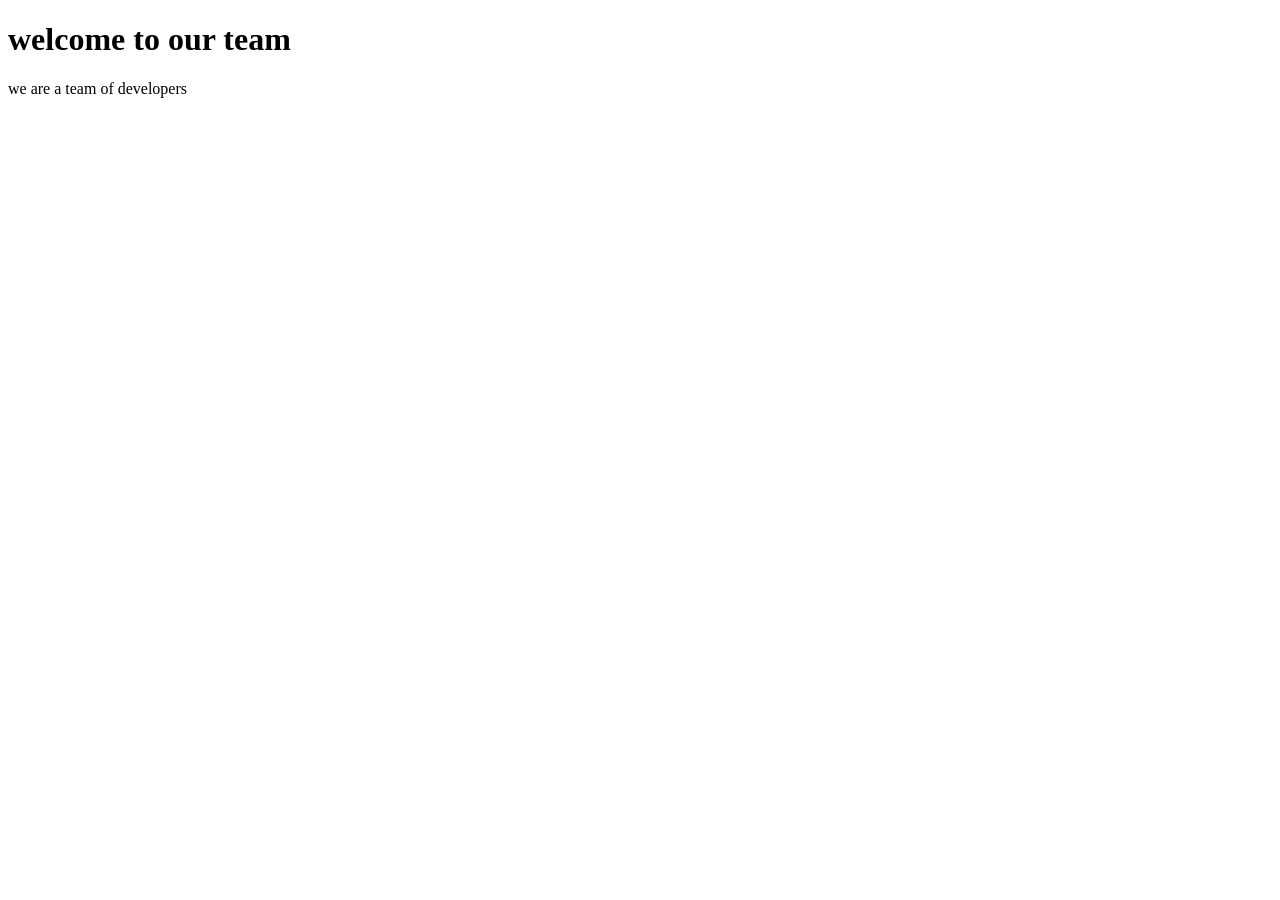
==== index.html @ 91db1b79 "set up project structure" ====
<!DOCTYPE html>
<html lang="en">
<head>
    <meta charset="UTF-8">
    <meta name="viewport" content="width=device-width, initial-scale=1.0">
    <title>welcome to our team</title>
</head>
<body>
    <h1>welcome to our team</h1>
    <p>we are a team of developers</p>
</body>
</html>
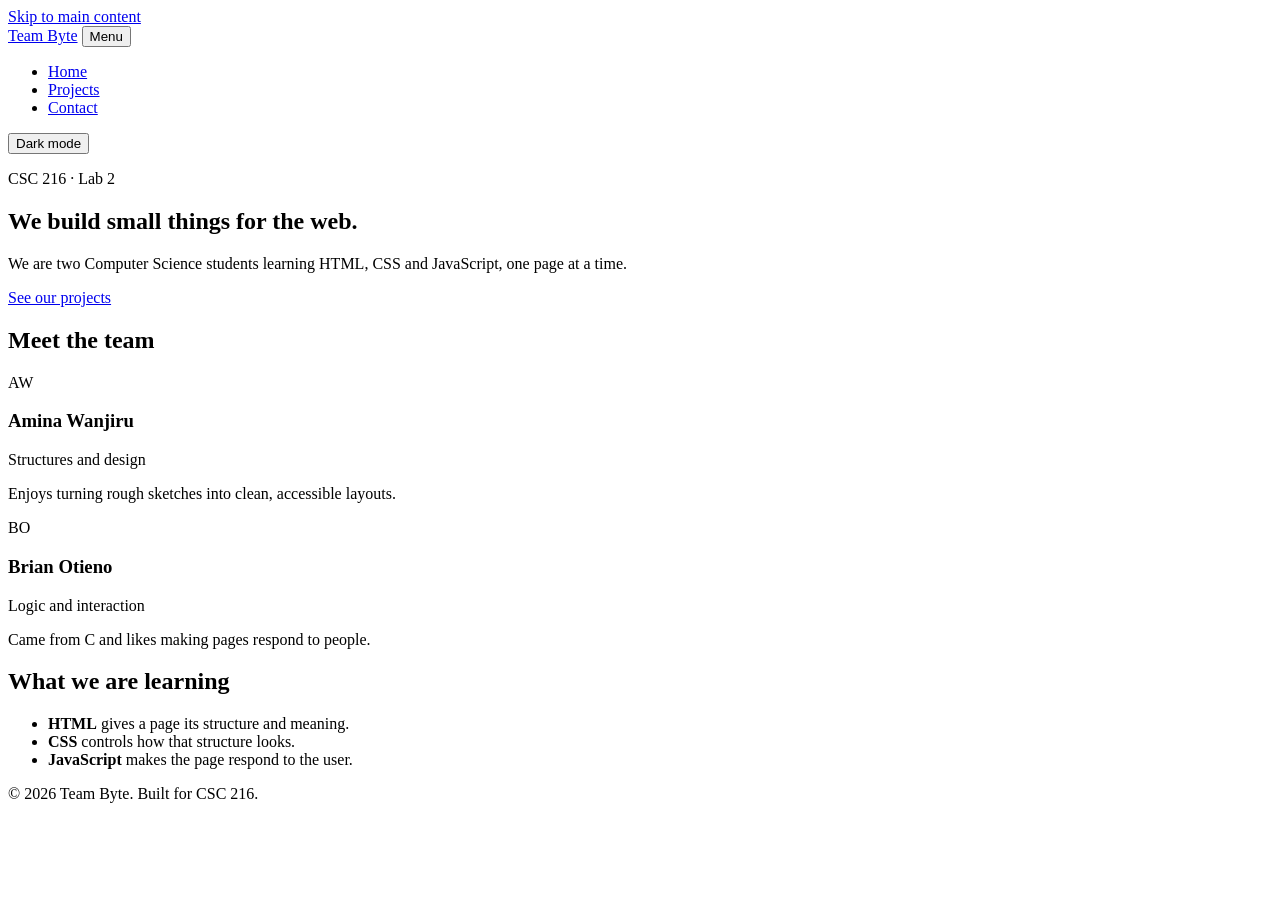
==== commit fff45705: "Add home page structure Co-authored-by:deno-karis <jk43863185@gmail.com>" ====
--- a/index.html
+++ b/index.html
@@ -1,12 +1,73 @@
 <!DOCTYPE html>
 <html lang="en">
 <head>
-    <meta charset="UTF-8">
-    <meta name="viewport" content="width=device-width, initial-scale=1.0">
-    <title>welcome to our team</title>
+  <meta charset="UTF-8">
+  <meta name="viewport" content="width=device-width, initial-scale=1.0">
+  <meta name="description" content="Team Byte: a CSC 216 web development pair.">
+  <title>Home | Team Byte</title>
+  <link rel="stylesheet" href="css/styles.css">
+  <script src="js/script.js" defer></script>
 </head>
 <body>
-    <h1>welcome to our team</h1>
-    <p>we are a team of developers</p>
+  <a class="skip-link" href="#main">Skip to main content</a>
+
+  <header class="site-header">
+    <div class="container header-inner">
+      <a class="logo" href="index.html">Team Byte</a>
+      <button class="nav-toggle" type="button" aria-expanded="false" aria-controls="site-nav">Menu</button>
+      <nav id="site-nav" class="site-nav" aria-label="Main">
+        <ul>
+          <li><a href="index.html" aria-current="page">Home</a></li>
+          <li><a href="projects.html">Projects</a></li>
+          <li><a href="contact.html">Contact</a></li>
+        </ul>
+      </nav>
+      <button class="theme-toggle" type="button" aria-pressed="false">Dark mode</button>
+    </div>
+  </header>
+
+  <main id="main">
+    <section class="hero">
+      <div class="container">
+        <p class="eyebrow">CSC 216 · Lab 2</p>
+        <h1>We build small things for the web.</h1>
+        <p class="lead">We are two Computer Science students learning HTML, CSS and JavaScript, one page at a time.</p>
+        <a class="button" href="projects.html">See our projects</a>
+      </div>
+    </section>
+
+    <section class="container section" aria-labelledby="team-heading">
+      <h2 id="team-heading">Meet the team</h2>
+      <div class="team-grid">
+        <article class="card">
+          <div class="avatar" aria-hidden="true">AW</div>
+          <h3>Amina Wanjiru</h3>
+          <p class="role">Structures and design</p>
+          <p>Enjoys turning rough sketches into clean, accessible layouts.</p>
+        </article>
+        <article class="card">
+          <div class="avatar" aria-hidden="true">BO</div>
+          <h3>Brian Otieno</h3>
+          <p class="role">Logic and interaction</p>
+          <p>Came from C and likes making pages respond to people.</p>
+        </article>
+      </div>
+    </section>
+
+    <section class="container section" aria-labelledby="learning-heading">
+      <h2 id="learning-heading">What we are learning</h2>
+      <ul class="skill-list">
+        <li><strong>HTML</strong> gives a page its structure and meaning.</li>
+        <li><strong>CSS</strong> controls how that structure looks.</li>
+        <li><strong>JavaScript</strong> makes the page respond to the user.</li>
+      </ul>
+    </section>
+  </main>
+
+  <footer class="site-footer">
+    <div class="container">
+      <p>© <span id="year">2026</span> Team Byte. Built for CSC 216.</p>
+    </div>
+  </footer>
 </body>
-</html>+</html>
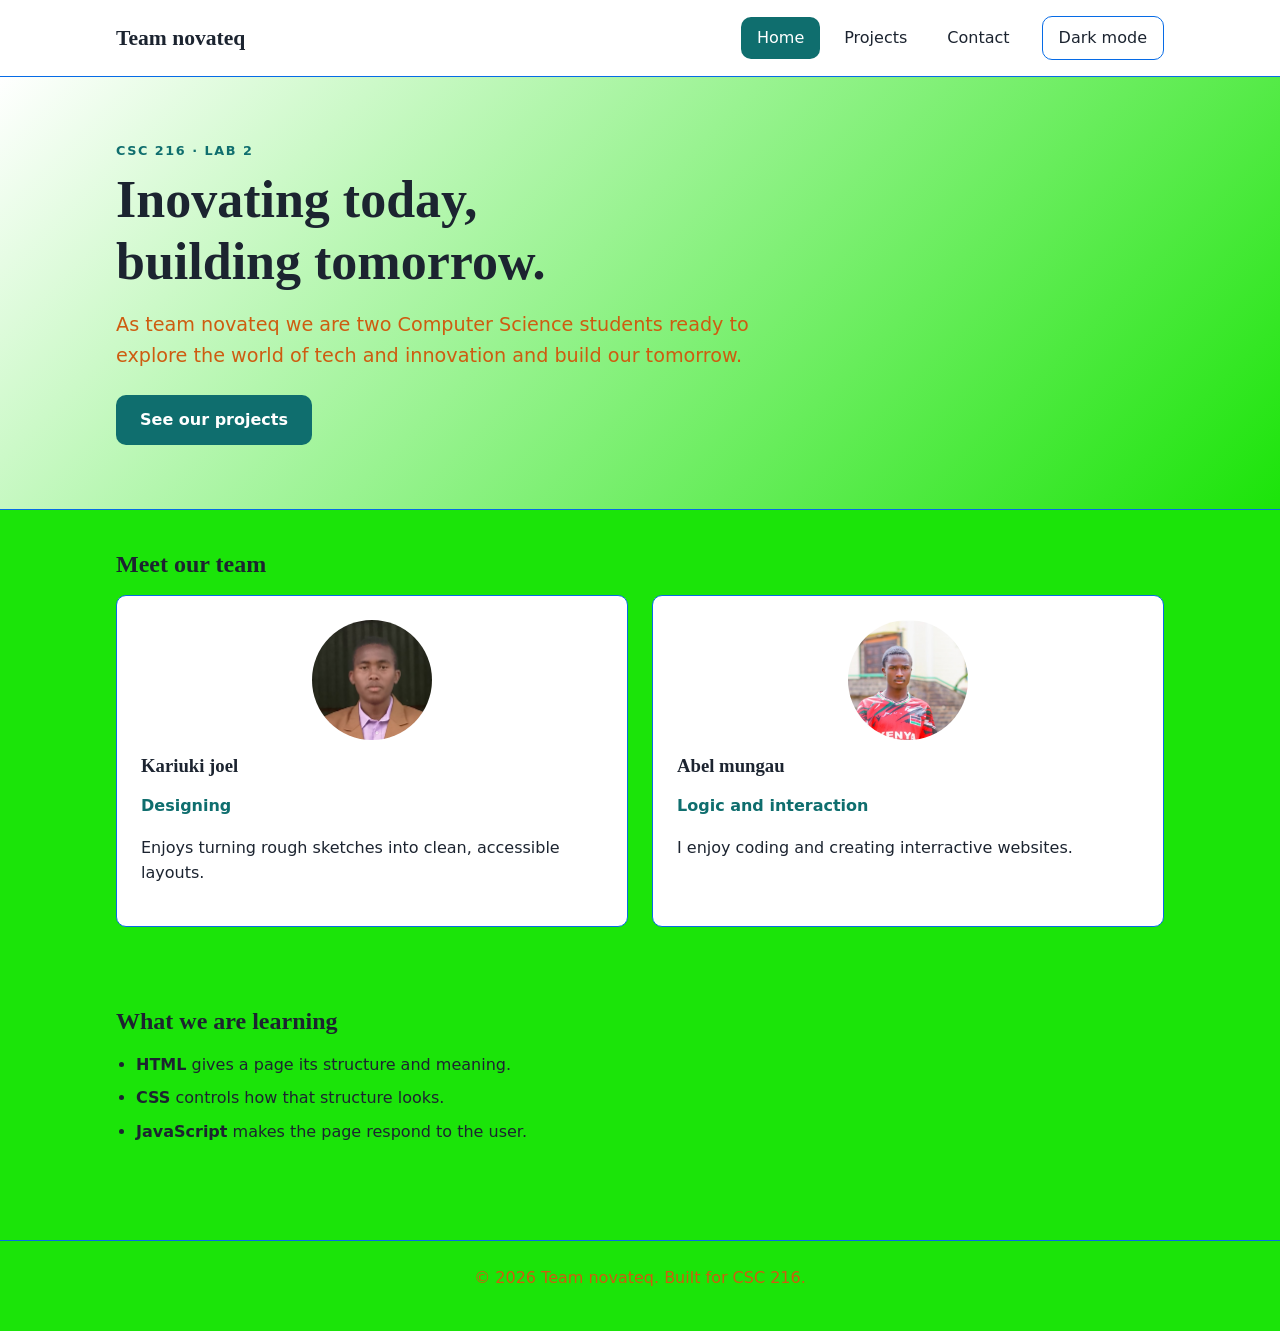
==== commit 361ea7f0: "Update team website" ====
--- a/index.html
+++ b/index.html
@@ -3,9 +3,9 @@
 <head>
   <meta charset="UTF-8">
   <meta name="viewport" content="width=device-width, initial-scale=1.0">
-  <meta name="description" content="Team Byte: a CSC 216 web development pair.">
-  <title>Home | Team Byte</title>
-  <link rel="stylesheet" href="css/styles.css">
+  <meta name="description" content="Team novateq is a team of computer science student ready to explore the world of tech and innovation: a CSC 216 web development pair.">
+  <title>Home | Team novateq</title>
+  <link rel="stylesheet" href="css/style.css">
   <script src="js/script.js" defer></script>
 </head>
 <body>
@@ -13,7 +13,7 @@
 
   <header class="site-header">
     <div class="container header-inner">
-      <a class="logo" href="index.html">Team Byte</a>
+      <a class="logo" href="index.html">Team novateq</a>
       <button class="nav-toggle" type="button" aria-expanded="false" aria-controls="site-nav">Menu</button>
       <nav id="site-nav" class="site-nav" aria-label="Main">
         <ul>
@@ -30,26 +30,32 @@
     <section class="hero">
       <div class="container">
         <p class="eyebrow">CSC 216 · Lab 2</p>
-        <h1>We build small things for the web.</h1>
-        <p class="lead">We are two Computer Science students learning HTML, CSS and JavaScript, one page at a time.</p>
+        <h1>Inovating today, building tomorrow.</h1>
+        <p class="lead">As team novateq we are two Computer Science students ready to explore the world of tech and innovation and build our tomorrow.</p>
         <a class="button" href="projects.html">See our projects</a>
       </div>
     </section>
 
     <section class="container section" aria-labelledby="team-heading">
-      <h2 id="team-heading">Meet the team</h2>
+      <h2 id="team-heading">Meet our  team</h2>
       <div class="team-grid">
+        <!-- First team member -->
         <article class="card">
-          <div class="avatar" aria-hidden="true">AW</div>
-          <h3>Amina Wanjiru</h3>
-          <p class="role">Structures and design</p>
+          <img src="images/member1.jpg.jpeg"
+           alt="Passport photo of First Member"
+           class="profile-photo">
+          <h3>Kariuki joel</h3>
+          <p class="role">Designing</p>
           <p>Enjoys turning rough sketches into clean, accessible layouts.</p>
         </article>
+        <!--second team member-->
         <article class="card">
-          <div class="avatar" aria-hidden="true">BO</div>
-          <h3>Brian Otieno</h3>
+              <img src="images/member2.jpg.jpeg"
+           alt="Passport photo of Second Member"
+           class="profile-photo">
+          <h3>Abel mungau</h3>
           <p class="role">Logic and interaction</p>
-          <p>Came from C and likes making pages respond to people.</p>
+          <p> I enjoy coding and creating interractive websites.</p>
         </article>
       </div>
     </section>
@@ -66,7 +72,7 @@
 
   <footer class="site-footer">
     <div class="container">
-      <p>© <span id="year">2026</span> Team Byte. Built for CSC 216.</p>
+      <p>© <span id="year">2026</span> Team novateq. Built for CSC 216.</p>
     </div>
   </footer>
 </body>
--- a/css/style.css
+++ b/css/style.css
@@ -0,0 +1,425 @@
+/* =====================================================
+   Team novateq stylesheet (CSC 216, Lab 2)
+   One file styles every page on the site.
+   ===================================================== */
+
+/* ---------- 1. Design tokens ---------- */
+:root {
+  --color-bg: #1be409;
+  --color-surface: #ffffff;
+  --color-text: #1c2430;
+  --color-muted: #ce5c10;
+  --color-primary: #0f6e6e;
+  --color-primary-dark: #0a5050;
+  --color-on-primary: #ffffff;
+  --color-border: #066be6;
+  --color-error: #b3261e;
+  --color-success: #1e7b3a;
+
+  --font-body: system-ui, -apple-system, "Segoe UI", Roboto, Arial, sans-serif;
+  --font-heading: Georgia, "Times New Roman", serif;
+
+  --space-1: 0.5rem;
+  --space-2: 1rem;
+  --space-3: 1.5rem;
+  --space-4: 2.5rem;
+  --space-5: 4rem;
+
+  --radius: 10px;
+  --max-width: 1080px;
+}
+
+body.dark {
+  --color-bg: #11161d;
+  --color-surface: #1a212b;
+  --color-text: #e7ebf0;
+  --color-muted: #1bbcd8;
+  --color-primary: #4fc1c1;
+  --color-primary-dark: #83d8d8;
+  --color-on-primary: #0b1f1f;
+  --color-border: #891ca5;
+  --color-error: #ff8a80;
+  --color-success: #7ddc97;
+  color-scheme: dark;
+}
+/* ---------- 2. Base and reset ---------- */
+*,
+*::before,
+*::after {
+  box-sizing: border-box;
+}
+
+body {
+  margin: 0;
+  font-family: var(--font-body);
+  font-size: 1rem;
+  line-height: 1.6;
+  color: var(--color-text);
+  background-color: var(--color-bg);
+  transition: background-color 0.3s ease, color 0.3s ease;
+}
+
+h1,
+h2,
+h3 {
+  font-family: var(--font-heading);
+  line-height: 1.2;
+  margin: 0 0 var(--space-2);
+}
+
+p {
+  margin: 0 0 var(--space-2);
+}
+
+a {
+  color: var(--color-primary);
+}
+
+a:hover {
+  color: var(--color-primary-dark);
+}
+
+img {
+  max-width: 100%;
+  display: block;
+}
+
+:focus-visible {
+  outline: 3px solid var(--color-primary);
+  outline-offset: 3px;
+}
+/* ---------- 3. Layout helpers ---------- */
+.container {
+  width: 100%;
+  max-width: var(--max-width);
+  margin-inline: auto;
+  padding-inline: var(--space-2);
+}
+
+.section {
+  padding-block: var(--space-4);
+}
+
+.skip-link {
+  position: absolute;
+  top: -4rem;
+  left: var(--space-2);
+  z-index: 100;
+  padding: var(--space-1) var(--space-2);
+  border-radius: var(--radius);
+  background-color: var(--color-primary);
+  color: var(--color-on-primary);
+}
+
+.skip-link:focus {
+  top: var(--space-2);
+}
+/* ---------- 4. Header and navigation ---------- */
+.site-header {
+  position: sticky;
+  top: 0;
+  z-index: 10;
+  background-color: var(--color-surface);
+  border-bottom: 1px solid var(--color-border);
+}
+
+.header-inner {
+  display: flex;
+  flex-wrap: wrap;
+  align-items: center;
+  gap: var(--space-2);
+  padding-block: var(--space-2);
+}
+
+.logo {
+  margin-right: auto;
+  font-family: var(--font-heading);
+  font-size: 1.35rem;
+  font-weight: 700;
+  color: var(--color-text);
+  text-decoration: none;
+}
+
+.site-nav ul {
+  display: flex;
+  gap: var(--space-1);
+  margin: 0;
+  padding: 0;
+  list-style: none;
+}
+
+.site-nav a {
+  display: block;
+  padding: var(--space-1) var(--space-2);
+  border-radius: var(--radius);
+  color: var(--color-text);
+  font-weight: 500;
+  text-decoration: none;
+}
+
+.site-nav a:hover {
+  background-color: var(--color-bg);
+}
+
+.site-nav a[aria-current="page"] {
+  background-color: var(--color-primary);
+  color: var(--color-on-primary);
+}
+
+.nav-toggle,
+.theme-toggle {
+  padding: var(--space-1) var(--space-2);
+  border: 1px solid var(--color-border);
+  border-radius: var(--radius);
+  background-color: transparent;
+  color: var(--color-text);
+  font: inherit;
+  cursor: pointer;
+}
+
+.theme-toggle[aria-pressed="true"] {
+  border-color: var(--color-primary);
+  color: var(--color-primary);
+}
+
+.nav-toggle {
+  display: none;
+}
+/* ---------- 5. Buttons and hero ---------- */
+.button {
+  display: inline-block;
+  padding: 0.75rem 1.5rem;
+  border: none;
+  border-radius: var(--radius);
+  background-color: var(--color-primary);
+  color: var(--color-on-primary);
+  font: inherit;
+  font-weight: 600;
+  text-decoration: none;
+  cursor: pointer;
+  transition: background-color 0.2s ease, transform 0.2s ease;
+}
+
+.button:hover {
+  background-color: var(--color-primary-dark);
+  color: var(--color-on-primary);
+  transform: translateY(-2px);
+}
+
+.hero {
+  padding-block: var(--space-5);
+  background: linear-gradient(135deg, var(--color-surface), var(--color-bg));
+  border-bottom: 1px solid var(--color-border);
+}
+
+.hero h1 {
+  max-width: 18ch;
+  font-size: clamp(2rem, 5vw, 3.25rem);
+}
+
+.eyebrow {
+  margin-bottom: var(--space-1);
+  color: var(--color-primary);
+  font-size: 0.8rem;
+  font-weight: 700;
+  letter-spacing: 0.12em;
+  text-transform: uppercase;
+}
+
+.lead {
+  max-width: 55ch;
+  margin-bottom: var(--space-3);
+  color: var(--color-muted);
+  font-size: 1.2rem;
+}
+
+.page-header {
+  padding-block: var(--space-4) var(--space-2);
+}
+/* ---------- 6. Cards and grids ---------- */
+.team-grid,
+.project-grid {
+  display: grid;
+  grid-template-columns: repeat(auto-fit, minmax(260px, 1fr));
+  gap: var(--space-3);
+}
+
+.card {
+  padding: var(--space-3);
+  border: 1px solid var(--color-border);
+  border-radius: var(--radius);
+  background-color: var(--color-surface);
+}
+
+.avatar {
+  display: grid;
+  place-items: center;
+  width: 64px;
+  height: 64px;
+  margin-bottom: var(--space-2);
+  border-radius: 50%;
+  background-color: var(--color-primary);
+  color: var(--color-on-primary);
+  font-size: 1.25rem;
+  font-weight: 700;
+}
+
+.role {
+  color: var(--color-primary);
+  font-weight: 600;
+}
+
+.skill-list {
+  padding-left: 1.25rem;
+}
+
+.skill-list li {
+  margin-bottom: var(--space-1);
+}
+/* ---------- 7. Projects page ---------- */
+.filters {
+  display: flex;
+  flex-wrap: wrap;
+  gap: var(--space-1);
+  margin-bottom: var(--space-2);
+}
+
+.filter-btn {
+  padding: 0.4rem 1rem;
+  border: 1px solid var(--color-border);
+  border-radius: 999px;
+  background-color: var(--color-surface);
+  color: var(--color-text);
+  font: inherit;
+  cursor: pointer;
+}
+
+.filter-btn[aria-pressed="true"] {
+  border-color: var(--color-primary);
+  background-color: var(--color-primary);
+  color: var(--color-on-primary);
+}
+
+.project-count {
+  color: var(--color-muted);
+}
+
+.tag {
+  display: inline-block;
+  margin-bottom: var(--space-1);
+  color: var(--color-primary);
+  font-size: 0.75rem;
+  font-weight: 700;
+  letter-spacing: 0.06em;
+  text-transform: uppercase;
+}
+
+/* ---------- 8. Contact form ---------- */
+.contact-form {
+  max-width: 560px;
+  padding-bottom: var(--space-4);
+}
+
+.field {
+  margin-bottom: var(--space-3);
+}
+
+label {
+  display: block;
+  margin-bottom: 0.35rem;
+  font-weight: 600;
+}
+
+input,
+select,
+textarea {
+  width: 100%;
+  padding: 0.65rem 0.8rem;
+  border: 1px solid var(--color-border);
+  border-radius: var(--radius);
+  background-color: var(--color-surface);
+  color: var(--color-text);
+  font: inherit;
+}
+
+input:focus,
+select:focus,
+textarea:focus {
+  border-color: var(--color-primary);
+}
+
+input[aria-invalid="true"],
+textarea[aria-invalid="true"] {
+  border-color: var(--color-error);
+}
+
+.hint,
+.error {
+  margin: 0.35rem 0 0;
+  font-size: 0.9rem;
+}
+
+.hint {
+  color: var(--color-muted);
+}
+
+.error {
+  min-height: 1.4em;
+  color: var(--color-error);
+}
+
+.form-status {
+  margin-top: var(--space-2);
+  color: var(--color-success);
+  font-weight: 600;
+}
+/* ---------- 9. Footer ---------- */
+.site-footer {
+  margin-top: var(--space-4);
+  padding-block: var(--space-3);
+  border-top: 1px solid var(--color-border);
+  color: var(--color-muted);
+  text-align: center;
+}
+
+/* ---------- 10. Small screens ---------- */
+@media (max-width: 700px) {
+  .nav-toggle {
+    display: inline-block;
+  }
+
+  .site-nav {
+    display: none;
+    order: 3;
+    width: 100%;
+  }
+
+  .site-nav.open {
+    display: block;
+  }
+
+  .site-nav ul {
+    flex-direction: column;
+  }
+
+  .section {
+    padding-block: var(--space-3);
+  }
+}
+
+/* ---------- 11. Respect reduced-motion preferences ---------- */
+@media (prefers-reduced-motion: reduce) {
+  *,
+  *::before,
+  *::after {
+    transition: none !important;
+  }
+}
+.profile-photo {
+  width: 120px;
+  height: 120px;
+  object-fit: cover;
+  border-radius: 50%;
+  display: block;
+  margin: 0 auto 15px;
+}
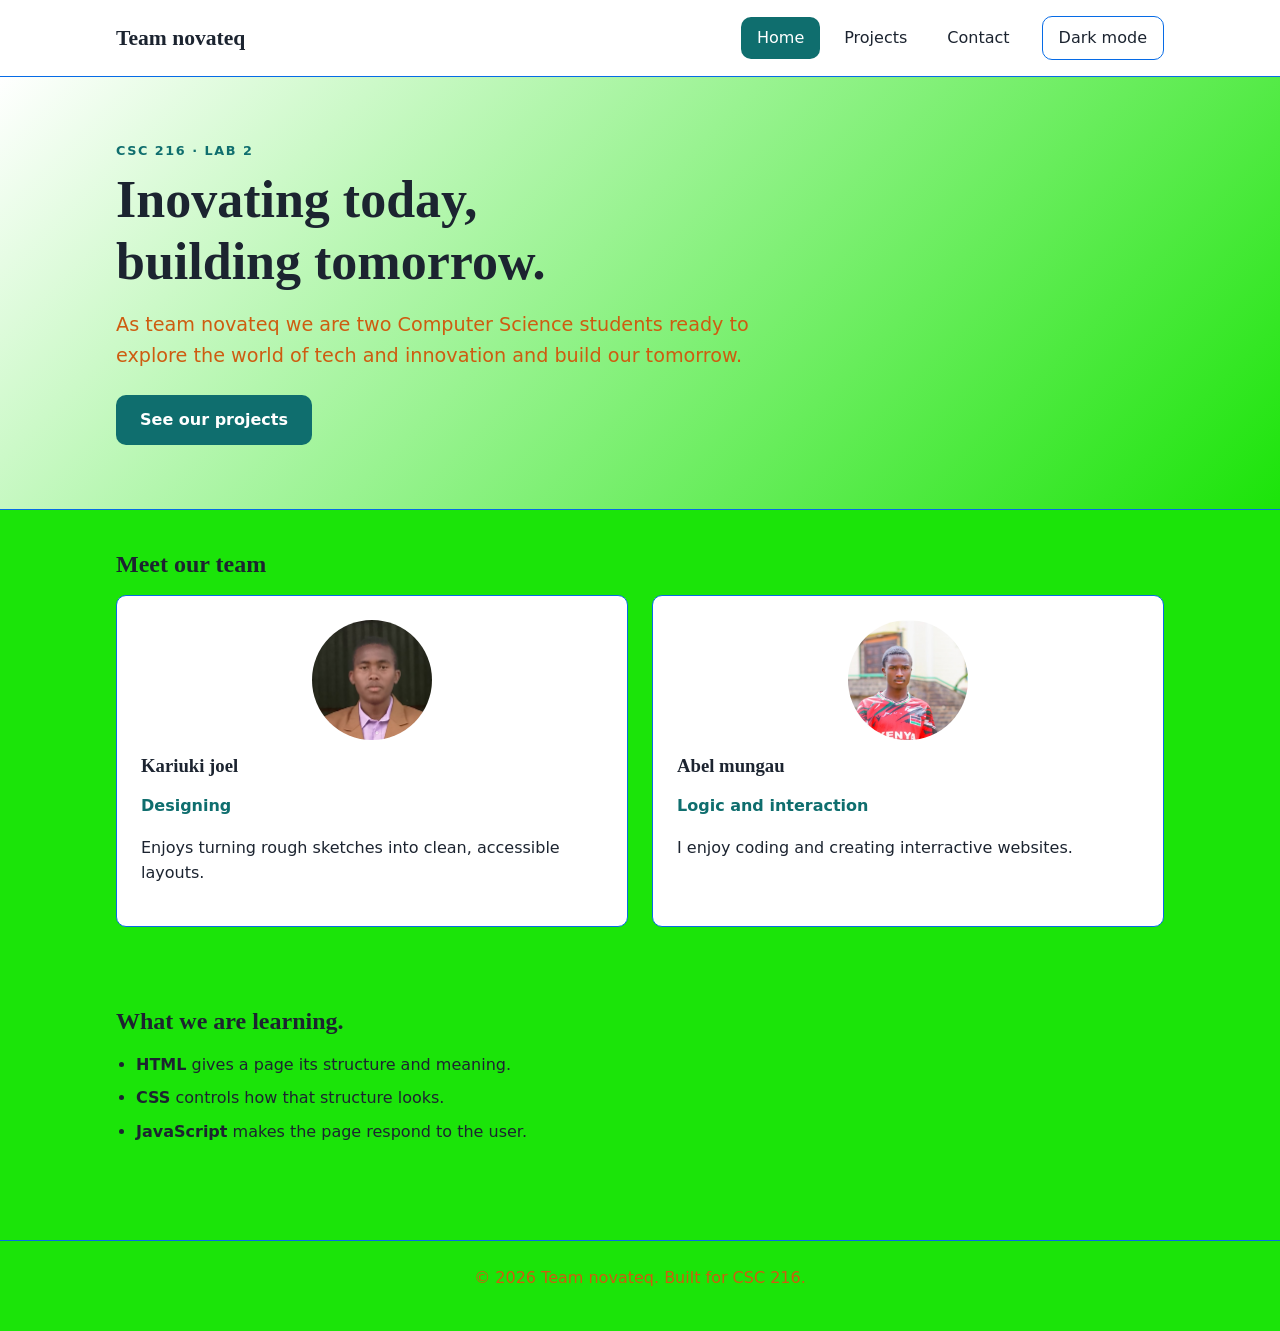
==== commit e14ec3fa: "add profile picture co-authored-by:mungau31 <abelmungau31@gmail.com>" ====
--- a/index.html
+++ b/index.html
@@ -61,7 +61,7 @@
     </section>
 
     <section class="container section" aria-labelledby="learning-heading">
-      <h2 id="learning-heading">What we are learning</h2>
+      <h2 id="learning-heading">What we are learning.</h2>
       <ul class="skill-list">
         <li><strong>HTML</strong> gives a page its structure and meaning.</li>
         <li><strong>CSS</strong> controls how that structure looks.</li>
--- a/css/style.css
+++ b/css/style.css
@@ -121,6 +121,7 @@
   z-index: 10;
   background-color: var(--color-surface);
   border-bottom: 1px solid var(--color-border);
+  
 }
 
 .header-inner {
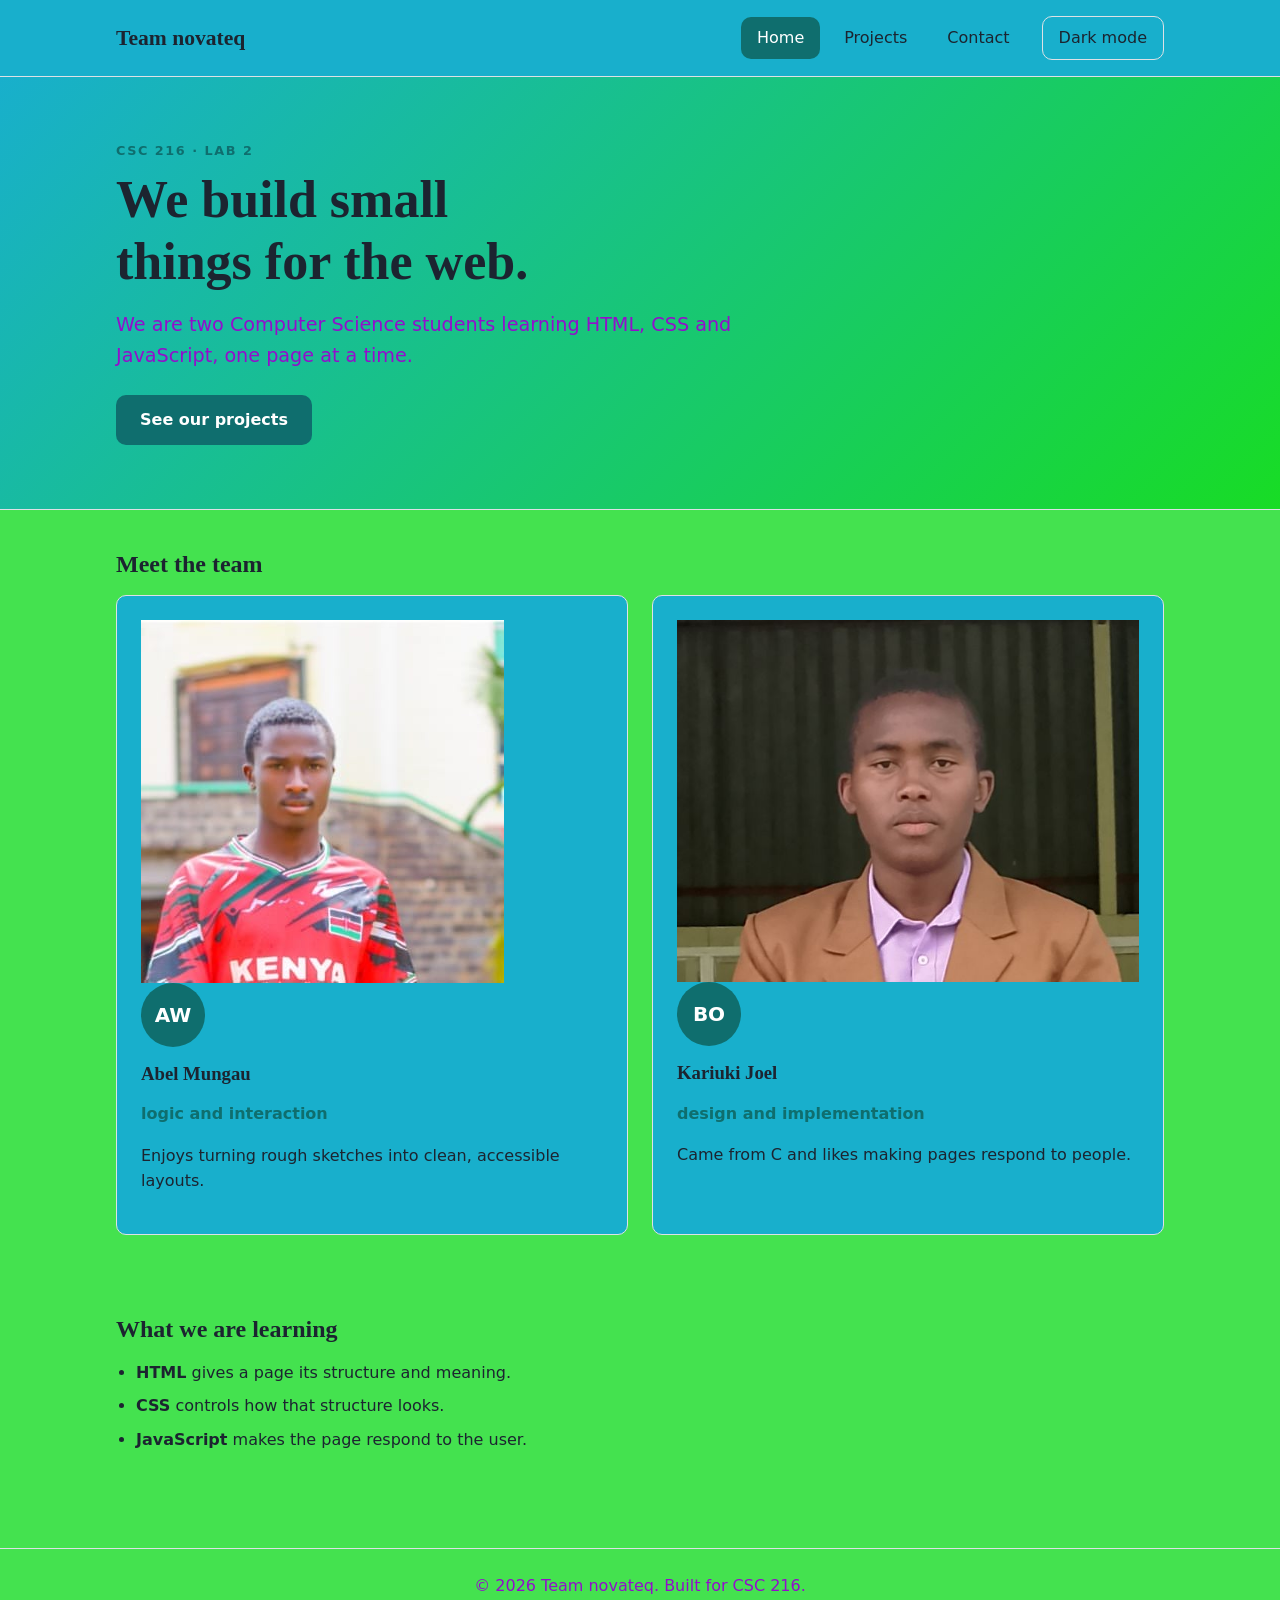
==== commit 2af78400: "Upate website" ====
--- a/index.html
+++ b/index.html
@@ -3,7 +3,7 @@
 <head>
   <meta charset="UTF-8">
   <meta name="viewport" content="width=device-width, initial-scale=1.0">
-  <meta name="description" content="Team novateq is a team of computer science student ready to explore the world of tech and innovation: a CSC 216 web development pair.">
+  <meta name="description" content="Team novateq: a CSC 216 web development pair.">
   <title>Home | Team novateq</title>
   <link rel="stylesheet" href="css/style.css">
   <script src="js/script.js" defer></script>
@@ -30,38 +30,34 @@
     <section class="hero">
       <div class="container">
         <p class="eyebrow">CSC 216 · Lab 2</p>
-        <h1>Inovating today, building tomorrow.</h1>
-        <p class="lead">As team novateq we are two Computer Science students ready to explore the world of tech and innovation and build our tomorrow.</p>
+        <h1>We build small things for the web.</h1>
+        <p class="lead">We are two Computer Science students learning HTML, CSS and JavaScript, one page at a time.</p>
         <a class="button" href="projects.html">See our projects</a>
       </div>
     </section>
 
     <section class="container section" aria-labelledby="team-heading">
-      <h2 id="team-heading">Meet our  team</h2>
+      <h2 id="team-heading">Meet the team</h2>
       <div class="team-grid">
-        <!-- First team member -->
         <article class="card">
-          <img src="images/member1.jpg.jpeg"
-           alt="Passport photo of First Member"
-           class="profile-photo">
-          <h3>Kariuki joel</h3>
-          <p class="role">Designing</p>
+          <img src="images/member1.jpeg" alt="Abel Mungau">
+          <div class="avatar" aria-hidden="true">AW</div>
+          <h3>Abel Mungau</h3>
+          <p class="role">logic and interaction</p>
           <p>Enjoys turning rough sketches into clean, accessible layouts.</p>
         </article>
-        <!--second team member-->
         <article class="card">
-              <img src="images/member2.jpg.jpeg"
-           alt="Passport photo of Second Member"
-           class="profile-photo">
-          <h3>Abel mungau</h3>
-          <p class="role">Logic and interaction</p>
-          <p> I enjoy coding and creating interractive websites.</p>
+          <img src="images/member2.jpeg" alt="Kariuki joel">
+          <div class="avatar" aria-hidden="true">BO</div>
+          <h3>Kariuki Joel</h3>
+          <p class="role">design and implementation</p>
+          <p>Came from C and likes making pages respond to people.</p>
         </article>
       </div>
     </section>
 
     <section class="container section" aria-labelledby="learning-heading">
-      <h2 id="learning-heading">What we are learning.</h2>
+      <h2 id="learning-heading">What we are learning</h2>
       <ul class="skill-list">
         <li><strong>HTML</strong> gives a page its structure and meaning.</li>
         <li><strong>CSS</strong> controls how that structure looks.</li>
--- a/css/style.css
+++ b/css/style.css
@@ -5,14 +5,14 @@
 
 /* ---------- 1. Design tokens ---------- */
 :root {
-  --color-bg: #1be409;
-  --color-surface: #ffffff;
+  --color-bg: #0ada18c2;
+  --color-surface: #0da2eccb;
   --color-text: #1c2430;
-  --color-muted: #ce5c10;
+  --color-muted: #930ecc;
   --color-primary: #0f6e6e;
   --color-primary-dark: #0a5050;
   --color-on-primary: #ffffff;
-  --color-border: #066be6;
+  --color-border: #dde1e6;
   --color-error: #b3261e;
   --color-success: #1e7b3a;
 
@@ -33,11 +33,11 @@
   --color-bg: #11161d;
   --color-surface: #1a212b;
   --color-text: #e7ebf0;
-  --color-muted: #1bbcd8;
+  --color-muted: #a2abb9;
   --color-primary: #4fc1c1;
   --color-primary-dark: #83d8d8;
   --color-on-primary: #0b1f1f;
-  --color-border: #891ca5;
+  --color-border: #2b3340;
   --color-error: #ff8a80;
   --color-success: #7ddc97;
   color-scheme: dark;
@@ -121,7 +121,6 @@
   z-index: 10;
   background-color: var(--color-surface);
   border-bottom: 1px solid var(--color-border);
-  
 }
 
 .header-inner {
@@ -416,11 +415,67 @@
     transition: none !important;
   }
 }
-.profile-photo {
-  width: 120px;
-  height: 120px;
-  object-fit: cover;
-  border-radius: 50%;
-  display: block;
-  margin: 0 auto 15px;
-}+
+/* Project links */
+.project-link {
+  display: inline-block;
+  margin-top: 15px;
+  padding: 10px 18px;
+  background: #2563eb;
+  color: white;
+  text-decoration: none;
+  border-radius: 6px;
+}
+
+.project-link:hover {
+  background: #1d4ed8;
+}
+
+/* Registration and To-Do applications */
+#registration-form,
+#todo-form {
+  display: grid;
+  gap: 12px;
+  max-width: 500px;
+  margin: 25px 0;
+}
+
+#registration-form input,
+#registration-form select,
+#todo-form input {
+  padding: 12px;
+  border: 1px solid #ccc;
+  border-radius: 6px;
+}
+
+#registration-form button,
+#todo-form button,
+#todo-list button {
+  padding: 10px;
+  border: none;
+  border-radius: 6px;
+  background: #2563eb;
+  color: white;
+  cursor: pointer;
+}
+
+#todo-list {
+  max-width: 500px;
+  padding: 0;
+  list-style: none;
+}
+
+#todo-list li {
+  display: flex;
+  flex-wrap: wrap;
+  align-items: center;
+  gap: 10px;
+  padding: 12px;
+  margin-bottom: 10px;
+  border: 1px solid #ccc;
+  border-radius: 6px;
+}
+
+#todo-list li span {
+  flex: 1;
+}
